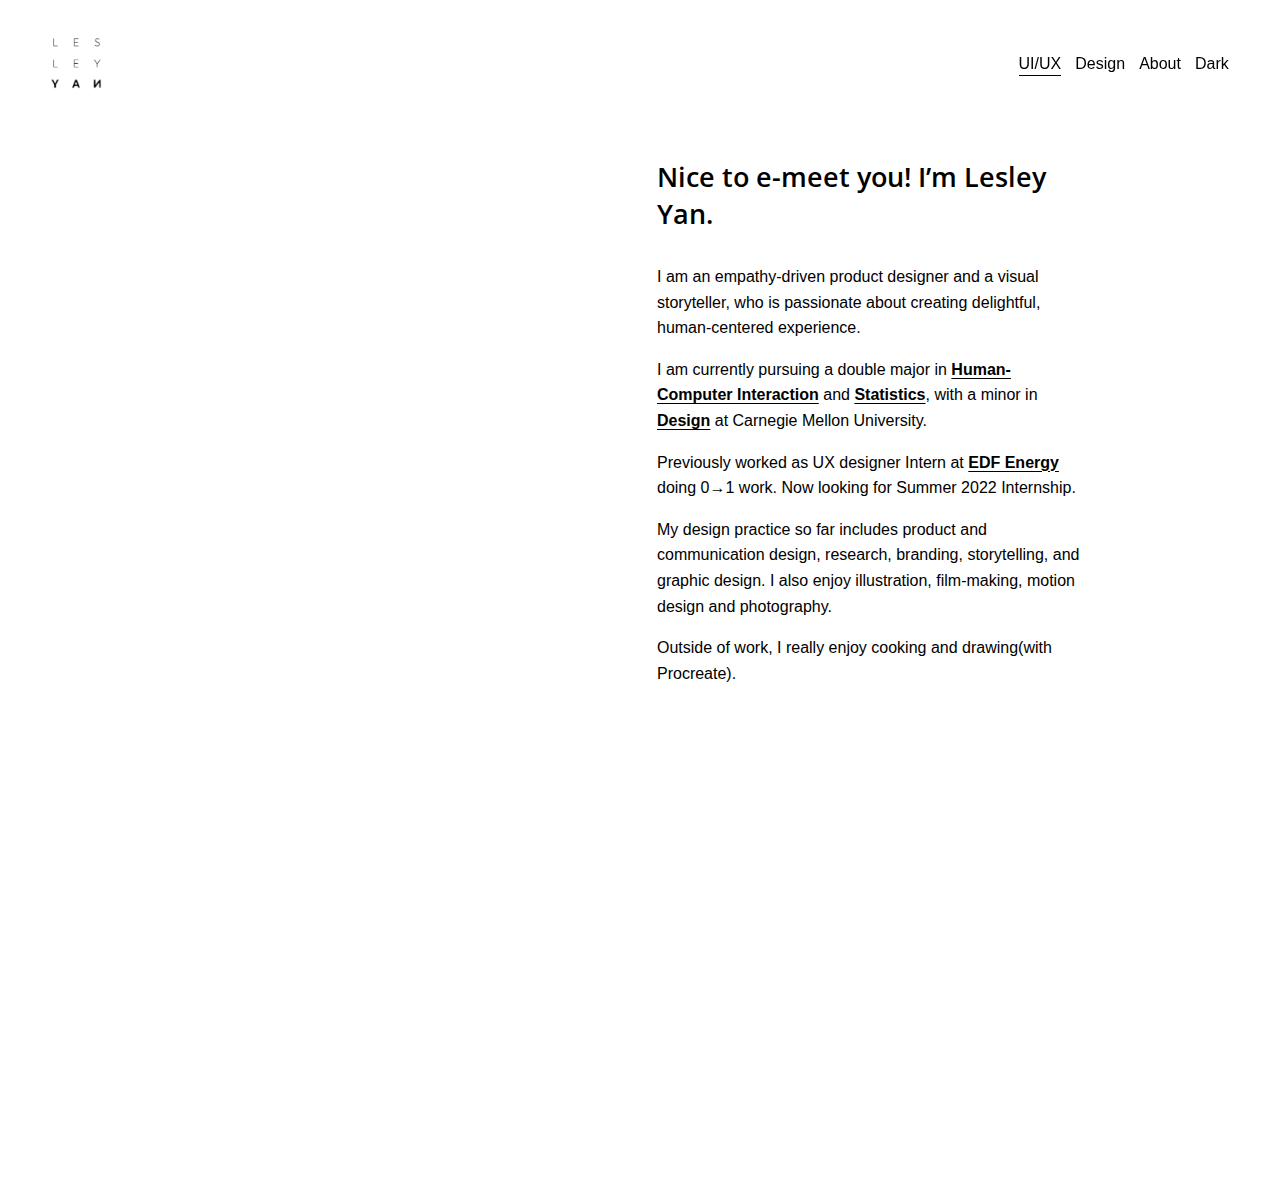
==== about.html @ fbe6fdce "sync" ====
<!DOCTYPE html>
<html lang="en">

<head>
    <meta charset="utf-8">
    <meta http-equiv="X-UA-Compatible" content="IE=edge,chrome=1">
    <meta name="viewport" content="width=device-width, initial-scale=1">
    <title>Lesley Yan</title>
    <link rel="shortcut icon" type="image/x-icon" href="favicon.ico">
    <meta name="description" content="">
    <link rel="stylesheet" type="text/css" href="css/about.css">
    <link href="https://fonts.googleapis.com/css?family=DM+Serif+Display|Open+Sans|Avenir" rel="stylesheet">
    <link rel="stylesheet" type="text/css" href="css/animate.min.css">
    <script src="js/jquery.min.js"></script>
    <script src="js/isScroll.js"></script>
    <script>
        $(document).ready(function () {
            isScroll.init('.sqs-layout');
            const top = $('.header-announcement-bar-wrapper').outerHeight()
            $('.header-menu-nav').css('padding-top', `${top}px`)
            $(window).resize(function () {
                const top = $('.header-announcement-bar-wrapper').outerHeight()
                $('.header-menu-nav').css('padding-top', `${top}px`)
            });
        });

    </script>
</head>

<body class="tweak-portfolio-grid-basic-width-full  tweak-portfolio-grid-basic-height-small" tabindex="-1">
    <div class="clearfix site-wrapper">
        <div class="floating-cart hidden">
            <a href="#" class="icon icon--stroke icon--cart sqs-custom-cart">
                <span class="Cart-inner">
                    <svg class="icon icon--cart" viewBox="0 0 31 24">
                        <g class="svg-icon cart-icon--odd">
                            <circle stroke-miterlimit="10" cx="22.5" cy="21.5" r="1"></circle>
                            <circle stroke-miterlimit="10" cx="9.5" cy="21.5" r="1"></circle>
                            <path fill="none" stroke-miterlimit="10" d="M0,1.5h5c0.6,0,1.1,0.4,1.1,1l1.7,13
      c0.1,0.5,0.6,1,1.1,1h15c0.5,0,1.2-0.4,1.4-0.9l3.3-8.1c0.2-0.5-0.1-0.9-0.6-0.9H12"></path>
                        </g>
                    </svg>
                    <div class="icon-cart-quantity">
                        <span class="sqs-cart-quantity">0</span>
                    </div>
                </span>
            </a>
        </div>

        <header class="header theme-col--primary" tabindex="-1">
            <div class="sqs-announcement-bar-dropzone"></div>

            <div class="header-announcement-bar-wrapper">
                <a href="#" tabindex="1" class="header-skip-link sqs-button-element--primary">
                    Skip to Content
                </a>
                <div class="header-border" style="border-width: 0px !important"></div>
                <div class="header-dropshadow" style=""></div>

                <div class="header-inner container--fluid header-mobile-layout-logo-left-nav-right header-layout-nav-right"
                    style="padding: 0">
                    <div class="header-background theme-bg--primary"></div>

                    <div class="header-display-desktop">
                        <div class="header-title-nav-wrapper">
                            <div class="header-title">
                                <div class="header-title-logo">
                                    <a href="index.html">
                                        <img src="img/logo.png" alt="Lesley Yan" />
                                    </a>
                                </div>
                            </div>
                            <div class="header-nav">
                                <div class="header-nav-wrapper">
                                    <nav class="header-nav-list">
                                        <div
                                            class="header-nav-item header-nav-item--collection header-nav-item--active header-nav-item--homepage">
                                            <a href="index.html">
                                                <span class="visually-hidden">Current Page:</span>

                                                UI/UX
                                            </a>
                                        </div>

                                        <div class="header-nav-item header-nav-item--collection">
                                            <a href="#">
                                                Design
                                            </a>
                                        </div>
                                        <div class="header-nav-item header-nav-item--collection">
                                            <a href="about.html">
                                                About
                                            </a>
                                        </div>
                                        <div class="header-nav-item header-nav-item--collection">
                                            <a href="javascript:void(0)" onclick="changeMode()">
                                                Dark
                                            </a>
                                        </div>
                                    </nav>
                                </div>
                            </div>
                        </div>

                        <div class="header-actions header-actions--right">
                            <div class="showOnMobile"></div>

                            <div class="showOnDesktop"></div>
                        </div>

                        <div class="header-burger menu-overlay-has-visible-non-navigation-items no-actions">
                            <button class="header-burger-btn burger">
                                <span hidden="" class="js-header-burger-open-title visually-hidden">Open Menu</span>
                                <span hidden="" class="js-header-burger-close-title visually-hidden">Close Menu</span>
                                <div class="burger-box">
                                    <div class="burger-inner header-menu-icon-doubleLineHamburger">
                                        <div class="top-bun"></div>
                                        <div class="patty"></div>
                                        <div class="bottom-bun"></div>
                                    </div>
                                </div>
                            </button>
                        </div>
                    </div>
                    <div class="header-display-mobile">
                        <div class="header-title-nav-wrapper">
                            <div class="header-title">
                                <div class="header-title-logo">
                                    <a href="#">
                                        <img src="img/logo.png" alt="Lesley Yan" />
                                    </a>
                                </div>
                            </div>

                            <div class="header-nav">
                                <div class="header-nav-wrapper">
                                    <nav class="header-nav-list">
                                        <div
                                            class="header-nav-item header-nav-item--collection header-nav-item--active header-nav-item--homepage">
                                            <a href="index.html">
                                                <span class="visually-hidden">Current Page:</span>

                                                UI/UX
                                            </a>
                                        </div>

                                        <div class="header-nav-item header-nav-item--collection">
                                            <a href="about.html">
                                                About
                                            </a>
                                        </div>
                                    </nav>
                                </div>
                            </div>
                        </div>

                        <div class="header-actions header-actions--right">
                            <div class="showOnMobile"></div>

                            <div class="showOnDesktop"></div>
                        </div>

                        <div class="header-burger menu-overlay-has-visible-non-navigation-items no-actions">
                            <button class="header-burger-btn burger" onclick="openMenu(this)">
                                <span hidden="" class="js-header-burger-open-title visually-hidden">Open Menu</span>
                                <span hidden="" class="js-header-burger-close-title visually-hidden">Close Menu</span>
                                <div class="burger-box">
                                    <div class="burger-inner header-menu-icon-doubleLineHamburger">
                                        <div class="top-bun"></div>
                                        <div class="patty"></div>
                                        <div class="bottom-bun"></div>
                                    </div>
                                </div>
                            </button>
                        </div>
                    </div>
                </div>
            </div>
            <div class="header-menu header-menu--folder-list">
                <div class="header-menu-bg theme-bg--primary"></div>
                <div class="header-menu-nav">
                    <nav class="header-menu-nav-list">
                        <div class="header-menu-nav-folder header-menu-nav-folder--active">
                            <div class="header-menu-nav-folder-content">
                                <div
                                    class="container header-menu-nav-item header-menu-nav-item--collection header-menu-nav-item--active header-menu-nav-item--homepage">
                                    <a href="index.html">
                                        <span class="visually-hidden">Current Page:</span>

                                        UI/UX
                                    </a>
                                </div>
                                <div class="container header-menu-nav-item header-menu-nav-item--collection">
                                    <a href="#"> Design </a>
                                </div>
                                <div class="container header-menu-nav-item header-menu-nav-item--collection">
                                    <a href="about.html"> About </a>
                                </div>
                            </div>

                            <div class="header-menu-actions"></div>
                        </div>
                    </nav>
                </div>
            </div>
        </header>
        <main class="container" role="main">
            <article class="sections">
                <section
                    class="page-section layout-engine-section background-width--full-bleed section-height--small content-width--medium horizontal-alignment--center vertical-alignment--middle">
                    <div class="section-background"></div>
                    <div class="content-wrapper" style="">
                        <div class="content">
                            <div class="sqs-layout sqs-grid-12 columns-12 animated" data-animation="fadeInUp">
                                <div class="row sqs-row">
                                    <div class="col sqs-col-5 span-5">
                                        <div class="sqs-block image-block sqs-block-image">
                                            <img class="thumb-image"
                                                src="https://images.squarespace-cdn.com/content/v1/61dd6950eb6a2c53c22fd38b/c2285ee9-0d48-4d17-ae4e-51bd873dcd55/IMG_2441.JPG?format=500w"
                                                alt="" />
                                        </div>
                                    </div>
                                    <div class="col sqs-col-7 span-7">
                                        <div class="row sqs-row">
                                            <div class="col sqs-col-1 span-1">
                                                <div class="sqs-block spacer-block sqs-block-spacer">
                                                    <div class="sqs-block-content">&nbsp;</div>
                                                </div>
                                            </div>
                                            <div class="col sqs-col-6 span-6">
                                                <div class="sqs-block html-block sqs-block-html">
                                                    <div class="sqs-block-content">
                                                        <h3 style="white-space: pre-wrap">
                                                            Nice to e-meet you! I’m Lesley Yan.
                                                        </h3>
                                                        <p class="" style="white-space: pre-wrap">
                                                            I am an empathy-driven product designer and a visual
                                                            storyteller, who is passionate about creating
                                                            delightful, human-centered experience.
                                                        </p>
                                                        <p class="" style="white-space: pre-wrap">
                                                            I am currently pursuing a double major in
                                                            <a href="https://www.hcii.cmu.edu"><strong>Human-Computer
                                                                    Interaction</strong></a>
                                                            and
                                                            <a
                                                                href="https://www.google.com/search?client=safari&amp;ei=yhrgYe2mBPSxytMPpNm5qAI&amp;gs_lcp=Cgdnd3Mtd2l6EAMyBQgAEIAEMgYIABAHEB4yCAgAEAgQBxAeOgcIABBHELADOgYIABANEB46CAgAEAgQDRAeSgQIQRgASgQIRhgAUNEDWLkFYIoIaAFwAngAgAFJiAHDAZIBATOYAQCgAQHIAQjAAQE&amp;oq=cmu%20statml&amp;q=cmu%20statml&amp;rls=en&amp;sclient=gws-wiz&amp;uact=5&amp;ved=0ahUKEwjts5eG3a71AhX0mHIEHaRsDiUQ4dUDCA0"><strong>Statistics</strong></a>,
                                                            with a minor in
                                                            <a href="https://design.cmu.edu"><strong>Design</strong></a>
                                                            at Carnegie Mellon University.
                                                        </p>
                                                        <p class="" style="white-space: pre-wrap">
                                                            Previously worked as UX designer Intern at
                                                            <a href="https://www.edfenergy.com"><strong>EDF
                                                                    Energy</strong></a>
                                                            doing 0→1 work. Now looking for Summer 2022
                                                            Internship.
                                                        </p>
                                                        <p class="" style="white-space: pre-wrap">
                                                            My design practice so far includes product and
                                                            communication design, research, branding,
                                                            storytelling, and graphic design. I also enjoy
                                                            illustration, film-making, motion design and
                                                            photography.
                                                        </p>
                                                        <p class="" style="white-space: pre-wrap">
                                                            Outside of work, I really enjoy cooking and
                                                            drawing(with Procreate).
                                                        </p>
                                                    </div>
                                                </div>
                                            </div>
                                        </div>
                                    </div>
                                </div>
                            </div>
                        </div>
                    </div>
                </section>
            </article>
        </main>

        <footer class="sections">
            <section
                class="page-section layout-engine-section background-width--full-bleed section-height--small content-width--narrow horizontal-alignment--left vertical-alignment--middle white">
                <div class="section-background"></div>
                <div class="content-wrapper" style="">
                    <div class="content">
                        <div class="sqs-layout sqs-grid-12 columns-12 empty"></div>
                    </div>
                </div>
            </section>
        </footer>
    </div>

    <svg xmlns="http://www.w3.org/2000/svg" version="1.1" style="display: none">
        <symbol viewBox="0 0 64 64">
            <path
                d="M46.91,25.816c-0.073-1.597-0.326-2.687-0.697-3.641c-0.383-0.986-0.896-1.823-1.73-2.657c-0.834-0.834-1.67-1.347-2.657-1.73c-0.954-0.371-2.045-0.624-3.641-0.697C36.585,17.017,36.074,17,32,17s-4.585,0.017-6.184,0.09c-1.597,0.073-2.687,0.326-3.641,0.697c-0.986,0.383-1.823,0.896-2.657,1.73c-0.834,0.834-1.347,1.67-1.73,2.657c-0.371,0.954-0.624,2.045-0.697,3.641C17.017,27.415,17,27.926,17,32c0,4.074,0.017,4.585,0.09,6.184c0.073,1.597,0.326,2.687,0.697,3.641c0.383,0.986,0.896,1.823,1.73,2.657c0.834,0.834,1.67,1.347,2.657,1.73c0.954,0.371,2.045,0.624,3.641,0.697C27.415,46.983,27.926,47,32,47s4.585-0.017,6.184-0.09c1.597-0.073,2.687-0.326,3.641-0.697c0.986-0.383,1.823-0.896,2.657-1.73c0.834-0.834,1.347-1.67,1.73-2.657c0.371-0.954,0.624-2.045,0.697-3.641C46.983,36.585,47,36.074,47,32S46.983,27.415,46.91,25.816z M44.21,38.061c-0.067,1.462-0.311,2.257-0.516,2.785c-0.272,0.7-0.597,1.2-1.122,1.725c-0.525,0.525-1.025,0.85-1.725,1.122c-0.529,0.205-1.323,0.45-2.785,0.516c-1.581,0.072-2.056,0.087-6.061,0.087s-4.48-0.015-6.061-0.087c-1.462-0.067-2.257-0.311-2.785-0.516c-0.7-0.272-1.2-0.597-1.725-1.122c-0.525-0.525-0.85-1.025-1.122-1.725c-0.205-0.529-0.45-1.323-0.516-2.785c-0.072-1.582-0.087-2.056-0.087-6.061s0.015-4.48,0.087-6.061c0.067-1.462,0.311-2.257,0.516-2.785c0.272-0.7,0.597-1.2,1.122-1.725c0.525-0.525,1.025-0.85,1.725-1.122c0.529-0.205,1.323-0.45,2.785-0.516c1.582-0.072,2.056-0.087,6.061-0.087s4.48,0.015,6.061,0.087c1.462,0.067,2.257,0.311,2.785,0.516c0.7,0.272,1.2,0.597,1.725,1.122c0.525,0.525,0.85,1.025,1.122,1.725c0.205,0.529,0.45,1.323,0.516,2.785c0.072,1.582,0.087,2.056,0.087,6.061S44.282,36.48,44.21,38.061z M32,24.297c-4.254,0-7.703,3.449-7.703,7.703c0,4.254,3.449,7.703,7.703,7.703c4.254,0,7.703-3.449,7.703-7.703C39.703,27.746,36.254,24.297,32,24.297z M32,37c-2.761,0-5-2.239-5-5c0-2.761,2.239-5,5-5s5,2.239,5,5C37,34.761,34.761,37,32,37z M40.007,22.193c-0.994,0-1.8,0.806-1.8,1.8c0,0.994,0.806,1.8,1.8,1.8c0.994,0,1.8-0.806,1.8-1.8C41.807,22.999,41.001,22.193,40.007,22.193z">
            </path>
        </symbol>
        <symbol viewBox="0 0 64 64">
            <path
                d="M43.693,23.153c-0.272-0.7-0.597-1.2-1.122-1.725c-0.525-0.525-1.025-0.85-1.725-1.122c-0.529-0.205-1.323-0.45-2.785-0.517c-1.582-0.072-2.056-0.087-6.061-0.087s-4.48,0.015-6.061,0.087c-1.462,0.067-2.257,0.311-2.785,0.517c-0.7,0.272-1.2,0.597-1.725,1.122c-0.525,0.525-0.85,1.025-1.122,1.725c-0.205,0.529-0.45,1.323-0.516,2.785c-0.072,1.582-0.087,2.056-0.087,6.061s0.015,4.48,0.087,6.061c0.067,1.462,0.311,2.257,0.516,2.785c0.272,0.7,0.597,1.2,1.122,1.725s1.025,0.85,1.725,1.122c0.529,0.205,1.323,0.45,2.785,0.516c1.581,0.072,2.056,0.087,6.061,0.087s4.48-0.015,6.061-0.087c1.462-0.067,2.257-0.311,2.785-0.516c0.7-0.272,1.2-0.597,1.725-1.122s0.85-1.025,1.122-1.725c0.205-0.529,0.45-1.323,0.516-2.785c0.072-1.582,0.087-2.056,0.087-6.061s-0.015-4.48-0.087-6.061C44.143,24.476,43.899,23.682,43.693,23.153z M32,39.703c-4.254,0-7.703-3.449-7.703-7.703s3.449-7.703,7.703-7.703s7.703,3.449,7.703,7.703S36.254,39.703,32,39.703z M40.007,25.793c-0.994,0-1.8-0.806-1.8-1.8c0-0.994,0.806-1.8,1.8-1.8c0.994,0,1.8,0.806,1.8,1.8C41.807,24.987,41.001,25.793,40.007,25.793z M0,0v64h64V0H0z M46.91,38.184c-0.073,1.597-0.326,2.687-0.697,3.641c-0.383,0.986-0.896,1.823-1.73,2.657c-0.834,0.834-1.67,1.347-2.657,1.73c-0.954,0.371-2.044,0.624-3.641,0.697C36.585,46.983,36.074,47,32,47s-4.585-0.017-6.184-0.09c-1.597-0.073-2.687-0.326-3.641-0.697c-0.986-0.383-1.823-0.896-2.657-1.73c-0.834-0.834-1.347-1.67-1.73-2.657c-0.371-0.954-0.624-2.044-0.697-3.641C17.017,36.585,17,36.074,17,32c0-4.074,0.017-4.585,0.09-6.185c0.073-1.597,0.326-2.687,0.697-3.641c0.383-0.986,0.896-1.823,1.73-2.657c0.834-0.834,1.67-1.347,2.657-1.73c0.954-0.371,2.045-0.624,3.641-0.697C27.415,17.017,27.926,17,32,17s4.585,0.017,6.184,0.09c1.597,0.073,2.687,0.326,3.641,0.697c0.986,0.383,1.823,0.896,2.657,1.73c0.834,0.834,1.347,1.67,1.73,2.657c0.371,0.954,0.624,2.044,0.697,3.641C46.983,27.415,47,27.926,47,32C47,36.074,46.983,36.585,46.91,38.184z M32,27c-2.761,0-5,2.239-5,5s2.239,5,5,5s5-2.239,5-5S34.761,27,32,27z">
            </path>
        </symbol>
        <symbol viewBox="0 0 64 64">
            <path
                d="M48,22.1c-1.2,0.5-2.4,0.9-3.8,1c1.4-0.8,2.4-2.1,2.9-3.6c-1.3,0.8-2.7,1.3-4.2,1.6 C41.7,19.8,40,19,38.2,19c-3.6,0-6.6,2.9-6.6,6.6c0,0.5,0.1,1,0.2,1.5c-5.5-0.3-10.3-2.9-13.5-6.9c-0.6,1-0.9,2.1-0.9,3.3 c0,2.3,1.2,4.3,2.9,5.5c-1.1,0-2.1-0.3-3-0.8c0,0,0,0.1,0,0.1c0,3.2,2.3,5.8,5.3,6.4c-0.6,0.1-1.1,0.2-1.7,0.2c-0.4,0-0.8,0-1.2-0.1 c0.8,2.6,3.3,4.5,6.1,4.6c-2.2,1.8-5.1,2.8-8.2,2.8c-0.5,0-1.1,0-1.6-0.1c2.9,1.9,6.4,2.9,10.1,2.9c12.1,0,18.7-10,18.7-18.7 c0-0.3,0-0.6,0-0.8C46,24.5,47.1,23.4,48,22.1z">
            </path>
        </symbol>
        <symbol viewBox="0 0 64 64">
            <path
                d="M0,0v64h64V0H0z M44.7,25.5c0,0.3,0,0.6,0,0.8C44.7,35,38.1,45,26.1,45c-3.7,0-7.2-1.1-10.1-2.9 c0.5,0.1,1,0.1,1.6,0.1c3.1,0,5.9-1,8.2-2.8c-2.9-0.1-5.3-2-6.1-4.6c0.4,0.1,0.8,0.1,1.2,0.1c0.6,0,1.2-0.1,1.7-0.2 c-3-0.6-5.3-3.3-5.3-6.4c0,0,0-0.1,0-0.1c0.9,0.5,1.9,0.8,3,0.8c-1.8-1.2-2.9-3.2-2.9-5.5c0-1.2,0.3-2.3,0.9-3.3 c3.2,4,8.1,6.6,13.5,6.9c-0.1-0.5-0.2-1-0.2-1.5c0-3.6,2.9-6.6,6.6-6.6c1.9,0,3.6,0.8,4.8,2.1c1.5-0.3,2.9-0.8,4.2-1.6 c-0.5,1.5-1.5,2.8-2.9,3.6c1.3-0.2,2.6-0.5,3.8-1C47.1,23.4,46,24.5,44.7,25.5z">
            </path>
        </symbol>
    </svg>
    <script>
        function openMenu(_this) {
            console.log(_this)
            $('body').toggleClass('header--menu-open')
            $(_this).toggleClass('burger--active')
        }
        var mode = localStorage.getItem('mode') ? localStorage.getItem('mode') : 'light'
        initMode(mode)
        function initMode(mode) {
            if (mode === 'light') {
                $('#mode').html('Dark')
                $('*').css('cssText', 'color:#000 !important;')
                $('.section-background').css('cssText', 'background: #fff !important')
            } else {
                $('#mode').html('Light')
                $('*').css('cssText', 'color:#fff !important;')
                $('.section-background').css('cssText', 'background: #000 !important')
            }
        }
        function changeMode() {
            if (mode === 'light') {
                mode = 'dark'
                $('#mode').html('Light')
                $('*').css('cssText', 'color:#fff !important;')
                $('.section-background').css('cssText', 'background: #000 !important')
            } else {
                mode = 'light'
                $('#mode').html('Dark')
                $('*').css('cssText', 'color:#000 !important;')
                $('.section-background').css('cssText', 'background: #fff !important')
            }
            localStorage.setItem('mode', mode)
        }
    </script>
</body>

</html>
---- css/about.css ----
article,
figure,
footer,
header,
main,
nav,
section {
    display: block
}

[hidden] {
    display: none
}

html {
    font-family: sans-serif;
    -ms-text-size-adjust: 100%;
    -webkit-text-size-adjust: 100%
}

body {
    margin: 0
}

a {
    background: transparent
}


a:active,
a:hover {
    outline: 0
}

strong {
    font-weight: bold
}

img {
    border: 0
}

svg:not(:root) {
    overflow: hidden
}

figure {
    margin: 0
}

button {
    font-family: inherit;
    font-size: 100%;
    margin: 0
}

button {
    line-height: normal
}

button {
    text-transform: none
}

button {
    -webkit-appearance: button;
    cursor: pointer
}

button::-moz-focus-inner {
    border: 0;
    padding: 0
}

/*! Squarespace LESS Compiler  (less.js language v1.3.3)  */

/*IE9_SPLIT_MARKER*/

/*IE9_SPLIT_MARKER*/

/*! Squarespace LESS Compiler  (less.js language v1.3.3)  */

.sqs-row {
    width: auto !important
}

.sqs-row:before,
.sqs-row:after {
    content: "";
    display: table
}

.sqs-row:after {
    clear: both
}

[class*=sqs-col] {
    float: left
}

[class*=sqs-col] .sqs-block {
    padding-left: 17px;
    padding-right: 17px
}

[class*=sqs-col]:last-child {
    padding-right: 0
}

.sqs-col-7 {
    width: 58.3333%
}

.sqs-col-7 .sqs-col-6 {
    width: 85.7143%
}

.sqs-col-7 .sqs-col-1 {
    width: 14.2857%
}

.sqs-col-6 {
    width: 50%
}

.sqs-col-5 {
    width: 41.6667%
}

.sqs-col-1 {
    width: 8.3333%
}

.sqs-layout>.sqs-row {
    margin-left: -17px;
    margin-right: -17px
}

.sqs-block {
    position: relative;
    height: auto;
    padding-top: 17px;
    padding-bottom: 17px
}

.sqs-block:not(.sqs-block-html):not(.sqs-block-markdown) {
    clear: both
}

.thumb-image {
    width: 100%;
}

@font-face {
    font-family: 'squarespace-ui-font';
    src: url('../fonts/squarespace-ui-font.eot');
    src: url('../fonts/squarespace-ui-font.eot#iefix') format('embedded-opentype'), url('../img/squarespace-ui-font.svg#squarespace-ui-font') format('svg'), url('../fonts/squarespace-ui-font.woff') format('woff'), url('../fonts/squarespace-ui-font.ttf') format('truetype');
    font-weight: normal;
    font-style: normal
}

@font-face {
    font-family: 'squarespace-ui-font';
    src: url('../fonts/squarespace-ui-font.eot');
    src: url('../fonts/squarespace-ui-font.eot#iefix') format('embedded-opentype'), url('../img/squarespace-ui-font.svg#squarespace-ui-font') format('svg'), url('../fonts/squarespace-ui-font.woff') format('woff'), url('../fonts/squarespace-ui-font.ttf') format('truetype');
    font-weight: normal;
    font-style: normal
}

.sqs-block-html {
    clear: none
}

.sqs-block-html .sqs-block-content {
    outline: none
}

.sqs-block-html .sqs-block-content *:not(h1):not(h2):not(h3) {
    word-wrap: break-word
}

.sqs-block-html .sqs-block-content>*:first-child {
    margin-top: 0
}

.sqs-block-html .sqs-block-content>*:last-child {
    margin-bottom: 0
}

/*! WARNING: block .less requested, but unable to resolve css from system cache: calendar */

/*! WARNING: block .less requested, but unable to resolve css from system cache: album */

.sqs-block-spacer .sqs-block-content {
    visibility: hidden
}

@font-face {
    font-family: 'social-icon-font';
    src: url('../fonts/social-icon-font.eot');
    src: url('../fonts/social-icon-font.eot#iefix') format('embedded-opentype'), url('../fonts/social-icon-font.woff') format('woff'), url('../fonts/social-icon-font.ttf') format('truetype'), url('../img/social-icon-font.svg#social-icon-font') format('svg');
    font-weight: normal;
    font-style: normal
}

.page-section>.content-wrapper {
    max-width: 1400px;
    margin: 0 auto;
    box-sizing: border-box
}

.page-section:not(.full-bleed-section)>.content-wrapper {
    padding-right: 4vw;
    padding-left: 4vw;
    margin: 0 auto;
    box-sizing: content-box
}

@media screen and (max-width: 767px) {
    .page-section:not(.full-bleed-section)>.content-wrapper {
        padding-right: 6vw;
        padding-left: 6vw;
        box-sizing: border-box
    }
}

html,
body {
    font-size: 16px
}

.site-wrapper {
    font-family: "proxima-nova", "Helvetica Neue", Helvetica, Arial, sans-serif;
    line-height: 1.8em;
    font-family: "Helvetica Neue", Arial, sans-serif;
    font-weight: 400;
    font-style: normal;
    letter-spacing: 0em;
    text-transform: none;
    line-height: 1.6em;
    font-size: 1rem;
    line-height: 1.6;
    -webkit-font-smoothing: antialiased
}

@media screen and (min-width:0) and (max-width:calc(1512px - 1px)) and (orientation:landscape) {

    .site-wrapper {
        font-size: calc((1 - 1) * 1.2vw + 1rem)
    }
}

@media screen and (min-width:0) and (max-width:calc(1512px - 1px)) and (orientation:portrait) {

    .site-wrapper {
        font-size: calc((1 - 1) * 1.2vh + 1rem)
    }
}

@media screen and (min-width:1512px) {

    .site-wrapper {
        font-size: calc(1 * 1rem)
    }
}

h3 {
    font-family: "proxima-nova", "Helvetica Neue", Helvetica, Arial, sans-serif;
    line-height: 1.2em;
    font-family: Open Sans;
    font-weight: 600;
    font-style: normal;
    letter-spacing: 0em;
    text-transform: none;
    line-height: 1.4em;
    font-size: 2rem
}

h3 {
    line-height: 1.3608
}

@media screen and (min-width:0) and (max-width:calc(1512px - 1px)) and (orientation:landscape) {
    h3 {
        font-size: calc((1.7 - 1) * 1.2vw + 1rem)
    }
}

@media screen and (min-width:0) and (max-width:calc(1512px - 1px)) and (orientation:portrait) {
    h3 {
        font-size: calc((1.7 - 1) * 1.2vh + 1rem)
    }
}

@media screen and (min-width:1512px) {
    h3 {
        font-size: calc(1.7 * 1rem)
    }
}

h3 {
    margin: 2rem 0
}

p {
    margin: 1rem 0
}

.header-nav-item {
    font-family: "proxima-nova", "Helvetica Neue", Helvetica, Arial, sans-serif;
    font-weight: 600;
    line-height: 1.2em;
    font-family: "Helvetica Neue", Arial, sans-serif;
    font-weight: 400;
    font-style: normal;
    letter-spacing: 0em;
    text-transform: none;
    line-height: 1.6em;
    font-size: 1rem
}

@media screen and (min-width:0) and (max-width:calc(1512px - 1px)) and (orientation:landscape) {

    .header-nav-item {
        font-size: calc((1 - 1) * 1.2vw + 1rem)
    }
}

@media screen and (min-width:0) and (max-width:calc(1512px - 1px)) and (orientation:portrait) {

    .header-nav-item {
        font-size: calc((1 - 1) * 1.2vh + 1rem)
    }
}

@media screen and (min-width:1512px) {

    .header-nav-item {
        font-size: calc(1 * 1rem)
    }
}

.header-menu-nav-item {
    font-family: "proxima-nova", "Helvetica Neue", Helvetica, Arial, sans-serif;
    font-weight: 600;
    line-height: 1.2em;
    font-family: "Helvetica Neue", Arial, sans-serif;
    font-weight: 400;
    font-style: normal;
    letter-spacing: 0em;
    text-transform: none;
    line-height: 1.6em;
    font-size: 1rem;
    line-height: 1
}

.header-menu {
    font-size: 1.2em
}

.header-menu-nav-item a {
    font-size: 8.5vmin
}

@media screen and (min-width: 576px) {
    .header-menu-nav-item a {
        font-size: 6.6vmin
    }
}

@media screen and (min-width: 768px) {
    .header-menu-nav-item a {
        font-size: 6vmin
    }
}

.sqs-block-html a {
    background-repeat: repeat-x;
    background-image: linear-gradient(to right, currentColor 100%, currentColor 0);
    background-size: 1px 1px;
    background-position: 0 100%;
    white-space: initial
}

@supports (text-decoration-thickness: 1px) and (text-underline-offset: 0.2em) {

    .sqs-block-html a {
        background-repeat: unset;
        background-image: unset;
        background-size: unset;
        background-position: unset;
        text-decoration-line: underline;
        text-decoration-style: solid;
        text-decoration-color: currentColor;
        text-decoration-thickness: 1px;
        text-underline-offset: .2em;
        text-decoration-skip: auto;
        text-decoration-skip-ink: auto
    }
}

@media screen and (max-width: 991px) {
    html {
        font-size: 16px
    }
}

.primary-button-style-outline .site-wrapper:not(.with-button-variants) .sqs-button-element--primary:not(:hover),
.primary-button-style-outline .site-wrapper:not(.with-button-variants) .sqs-button-element--secondary:not(:hover),
.primary-button-style-outline .site-wrapper:not(.with-button-variants) .sqs-button-element--tertiary:not(:hover),
.primary-button-style-outline .site-wrapper:not(.with-button-variants) .list-item .sqs-block-button-element.list-item-content__button.sqs-button-element--primary:not(:hover),
.primary-button-style-outline .site-wrapper:not(.with-button-variants) .list-item[data-is-card-enabled="true"] .list-item-content .sqs-block-button-element.list-item-content__button.sqs-button-element--primary:not(:hover),
.primary-button-style-outline .site-wrapper:not(.with-button-variants) .sqs-block-form .sqs-editable-button.sqs-button-element--primary:not(:hover),
.primary-button-style-outline .site-wrapper:not(.with-button-variants) .header-menu-cta .btn.sqs-button-element--primary:not(:hover),
.primary-button-style-outline .site-wrapper:not(.with-button-variants) .tock-block div#Tock_widget_container>div.TockWidgetWrapper .TockButton-blue.sqs-button-element--primary:not(:hover) {
    background: transparent
}

.primary-button-style-outline .site-wrapper:not(.with-button-variants) .newsletter-form-button.sqs-system-button.sqs-button-element--primary:not(:hover) {
    background: transparent !important
}

.primary-button-style-outline .site-wrapper:not(.with-button-variants)~.sqs-modal-lightbox .sqs-modal-lightbox-content .sqs-button-element--primary:not(:hover) {
    background: transparent
}

.primary-button-style-outline .sqs-button-element--primary:not(:hover),
.primary-button-style-outline .list-item .sqs-block-button-element.list-item-content__button.sqs-button-element--primary:not(:hover),
.primary-button-style-outline .list-item[data-is-card-enabled="true"] .sqs-block-button-element.list-item-content__button.sqs-button-element--primary:not(:hover),
.primary-button-style-outline .sqs-block-form .sqs-editable-button.sqs-button-element--primary:not(:hover),
.primary-button-style-outline .header-menu-cta .btn.sqs-button-element--primary:not(:hover),
.primary-button-style-outline .tock-block div#Tock_widget_container>div.TockWidgetWrapper .TockButton-blue.sqs-button-element--primary:not(:hover),
.primary-button-style-outline .sqs-modal-lightbox-content .sqs-button-element--primary:not(:hover) {
    background: transparent
}

.primary-button-style-outline .newsletter-form-button.sqs-system-button.sqs-button-element--primary:not(:hover) {
    background: transparent !important
}

.secondary-button-style-outline .with-button-variants .sqs-button-element--secondary:not(:hover),
.secondary-button-style-outline .with-button-variants .list-item .sqs-block-button-element.list-item-content__button.sqs-button-element--secondary:not(:hover),
.secondary-button-style-outline .with-button-variants .list-item[data-is-card-enabled="true"] .sqs-block-button-element.list-item-content__button.sqs-button-element--secondary:not(:hover),
.secondary-button-style-outline .with-button-variants .sqs-block-form .sqs-editable-button.sqs-button-element--secondary:not(:hover),
.secondary-button-style-outline .with-button-variants .header-menu-cta .btn.sqs-button-element--secondary:not(:hover),
.secondary-button-style-outline .with-button-variants .tock-block div#Tock_widget_container>div.TockWidgetWrapper .TockButton-blue.sqs-button-element--secondary:not(:hover),
.secondary-button-style-outline .with-button-variants .sqs-modal-lightbox-content .sqs-button-element--secondary:not(:hover) {
    background: transparent
}

.tertiary-button-style-outline .with-button-variants .sqs-button-element--tertiary:not(:hover),
.tertiary-button-style-outline .with-button-variants .list-item .sqs-block-button-element.list-item-content__button.sqs-button-element--tertiary:not(:hover),
.tertiary-button-style-outline .with-button-variants .list-item[data-is-card-enabled="true"] .sqs-block-button-element.list-item-content__button.sqs-button-element--tertiary:not(:hover),
.tertiary-button-style-outline .with-button-variants .sqs-block-form .sqs-editable-button.sqs-button-element--tertiary:not(:hover),
.tertiary-button-style-outline .with-button-variants .header-menu-cta .btn.sqs-button-element--tertiary:not(:hover),
.tertiary-button-style-outline .with-button-variants .tock-block div#Tock_widget_container>div.TockWidgetWrapper .TockButton-blue.sqs-button-element--tertiary:not(:hover),
.tertiary-button-style-outline .with-button-variants .sqs-modal-lightbox-content .sqs-button-element--tertiary:not(:hover) {
    background: transparent
}

.sqs-block-image .sqs-block-image-figure {
    margin: 0
}


.sqs-block-image .image-block-outer-wrapper:not(.image-block-v2) .image-block-wrapper img {
    position: absolute;
    width: 100%
}

.sqs-block-image .design-layout-inline .intrinsic {
    margin: 0 auto
}

/*! WARNING: Stylesheet from template.conf missing: mixins/blog-image.less */
a {
    cursor: pointer;
    color: inherit;
    text-decoration: none
}

.burger {
    position: relative;
    display: inline-block;
    cursor: pointer;
    background-color: transparent;
    border: none
}

.burger-box {
    position: relative;
    display: flex;
    align-items: center;
    justify-content: center;
    width: 35px;
    height: 35px
}

.burger-inner {
    width: 100%;
    height: 100%
}

.burger-inner .top-bun,
.burger-inner .patty,
.burger-inner .bottom-bun {
    position: absolute;
    display: block;
    top: 0;
    left: 0;
    bottom: 0;
    margin: auto;
    content: '';
    width: 100%;
    height: 1px;
    transition: transform 250ms cubic-bezier(.2, .6, .3, 1), width 250ms cubic-bezier(.2, .6, .3, 1);
    will-change: transform, width
}

.burger-inner.header-menu-icon-doubleLineHamburger .top-bun {
    transform: translatey(-5.5px)
}

.burger-inner.header-menu-icon-doubleLineHamburger .bottom-bun {
    transform: translatey(5.5px)
}

.burger-inner.header-menu-icon-doubleLineHamburger .patty {
    transform: scale(0)
}

.burger--active .burger-inner .top-bun {
    transform: translatex(3.5px) rotate(-135deg);
    width: 28px;
}

.burger--active .burger-inner .patty {
    transform: scale(0);
}

.burger--active .burger-inner .bottom-bun {
    transform: translatex(3.5px) rotate(135deg);
    width: 28px;
}


.icon {
    position: relative;
    display: block;
    width: 25px;
    height: 25px;
    box-sizing: content-box;
    line-height: 1
}

.icon--stroke svg {
    stroke-width: 1px;
    fill: transparent
}

.icon svg {
    width: 100%;
    height: 100%
}

.icon-cart-quantity {
    position: absolute;
    display: block;
    font-family: inherit;
    top: -1em;
    right: -1em;
    min-width: 1em;
    font-size: 10px;
    padding: .5em;
    text-align: right;
    line-height: 1em
}

body {
    word-wrap: break-word;
    overflow-wrap: break-word
}

@supports (--test-custom-property: true) {
    body {
        --sqs-site-gutter: 4vw;
        --sqs-site-max-width: 1400px
    }
}

a {
    color: inherit;
    text-decoration: none
}

:focus {
    outline-offset: 4px
}



.page-section {
    position: relative;
    display: flex;
    align-items: center;
    box-sizing: border-box
}

.page-section>.content-wrapper {
    width: 100%;
    box-sizing: content-box;
    position: relative
}

.page-section .content {
    width: 100%
}

.page-section>.content-wrapper {
    display: flex
}

@media screen and (min-width: 768px) {
    .page-section.content-width--narrow:not(.content-collection) .content {
        width: 50%
    }

    .page-section.content-width--medium:not(.content-collection) .content {
        width: 75%
    }
}

@media screen and (max-width: 767px) {
    .page-section .content {
        width: 100% !important
    }
}

.page-section.horizontal-alignment--left>.content-wrapper {
    justify-content: flex-start
}

.page-section.horizontal-alignment--center>.content-wrapper {
    justify-content: center
}

.page-section.section-height--small:not(.content-collection):not(.gallery-section):not(.user-items-list-section) {
    min-height: 33vh
}

.page-section.vertical-alignment--middle:not(.content-collection):not(.gallery-section):not(.user-items-list-section):not(.editmode-changing-rowcount) {
    align-items: center
}

.page-section.vertical-alignment--middle:not(.content-collection):not(.gallery-section):not(.user-items-list-section):not(.editmode-changing-rowcount).section-height--small>.content-wrapper {
    padding-top: 3.3vmax;
    padding-bottom: 3.3vmax
}

.section-background {
    overflow: hidden;
    pointer-events: none
}

.section-background {
    position: absolute;
    top: 0;
    right: 0;
    bottom: 0;
    left: 0
}

.image-block-wrapper:after {
    content: "";
    position: absolute;
    top: 0;
    right: 0;
    bottom: 0;
    left: 0
}

#page {
    z-index: 1
}

.floating-cart {
    position: fixed;
    bottom: 20px;
    right: 20px;
    z-index: 100;
    padding: 17px 17px 13px 13px;
    display: flex;
    justify-content: center;
    align-content: center
}

.floating-cart.hidden {
    display: none
}

.header {
    z-index: 10;
    position: absolute;
    top: 0;
    right: 0;
    left: 0;
    line-height: 1;
    -webkit-tap-highlight-color: rgba(0, 0, 0, 0);
    pointer-events: none
}

.header .sqs-announcement-bar-dropzone {
    position: relative;
    z-index: 3;
    pointer-events: auto
}

.header .header-announcement-bar-wrapper {
    position: relative;
    z-index: 2;
    width: 100%;
    box-sizing: border-box;
    padding-top: 3vw;
    padding-bottom: 3vw;
    padding-left: 4vw;
    padding-right: 4vw;
    pointer-events: auto
}

.header .header-announcement-bar-wrapper .header-border,
.header .header-announcement-bar-wrapper .header-dropshadow {
    width: 100%;
    height: 100%;
    box-sizing: border-box;
    position: absolute;
    top: 0;
    left: 0;
    pointer-events: none
}

@supports not ((-webkit-backdrop-filter: none) or (backdrop-filter: none)) {}

.header .header-announcement-bar-wrapper .header-border {
    z-index: 1
}

@media only screen and (pointer: coarse) and (max-width: 1024px),
screen and (max-width: 799px) {
    .header .header-announcement-bar-wrapper {
        padding: 6vw
    }
}

.header .header-nav-wrapper a {
    text-decoration: none;
    backface-visibility: hidden;
    padding: .1em 0
}

.header .header-skip-link {
    position: absolute;
    padding: 1em 1.5em;
    box-sizing: border-box;
    text-decoration: underline;
    z-index: 2;
    max-width: calc(100vw - 2.6em);
    top: 1.5em;
    left: -1000em
}

.header .header-skip-link:focus {
    left: 1.3em
}

.header-inner {
    position: relative;
    z-index: 1;
    display: flex;
    align-items: center;
    width: 100%;
    height: inherit
}

.header-background,
.header-background::after {
    position: absolute;
    top: 0;
    right: 0;
    bottom: 0;
    left: 0;
    transition: opacity 400ms cubic-bezier(.4, 0, .2, 1);
    will-change: opacity
}

.header-background::after {
    content: '';
    opacity: 0
}

@media only screen and (pointer: coarse) and (max-width: 1024px),
screen and (max-width: 799px) {
    .header-background::after {
        box-shadow: 0 0 10px rgba(0, 0, 0, .15);
        opacity: 0;
        transform: matrix(1, 0, 0, 1, 0, 0)
    }
}

.header-display-mobile {
    display: none;
    position: relative;
    width: 100%;
    box-sizing: border-box;
    justify-content: flex-start;
    align-items: center
}

@media only screen and (pointer: coarse) and (max-width: 1024px),
screen and (max-width: 799px) {
    .header-display-mobile {
        display: flex
    }
}

.header-display-mobile .showOnDesktop {
    display: flex
}

@media only screen and (pointer: coarse) and (max-width: 1024px),
screen and (max-width: 799px) {
    .header-display-mobile .showOnDesktop {
        display: none
    }
}

.header-display-desktop {
    position: relative;
    display: flex;
    width: 100%;
    box-sizing: border-box;
    justify-content: flex-start;
    align-items: center
}

@media only screen and (pointer: coarse) and (max-width: 1024px),
screen and (max-width: 799px) {
    .header-display-desktop {
        display: none
    }
}

.header-display-desktop .showOnMobile {
    display: none
}

@media only screen and (pointer: coarse) and (max-width: 1024px),
screen and (max-width: 799px) {
    .header-display-desktop .showOnMobile {
        display: flex
    }
}

.header-title-nav-wrapper {
    display: flex;
    flex-wrap: nowrap;
    flex: 1 0 67%;
    align-items: center
}

.header-title {
    flex-grow: 0;
    flex-shrink: 0;
    backface-visibility: hidden
}

@media only screen and (pointer: coarse) and (max-width: 1024px),
screen and (max-width: 799px) {
    .header-title {
        flex-grow: 1
    }
}

.header-title-logo {
    width: auto;
    font-size: 0
}

.header-title-logo a {
    display: inline-block;
    max-width: 100%;
    max-height: 50px
}

.header-title-logo img {
    width: auto;
    max-width: 100%;
    max-height: 50px
}

@media screen and (max-width: 767px) {
    .header-title-logo a {
        max-height: 30px
    }

    .header-title-logo img {
        max-height: 30px
    }
}

.header-burger {
    display: none;
    align-items: center;
    justify-content: center
}

@media only screen and (pointer: coarse) and (max-width: 1024px),
screen and (max-width: 799px) {
    .header-burger {
        display: flex
    }
}

.header-nav {
    flex-grow: 1;
    flex-shrink: 1
}

@media only screen and (pointer: coarse) and (max-width: 1024px),
screen and (max-width: 799px) {
    .header-nav {
        display: none
    }
}

.header-nav-list {
    display: inline-flex;
    flex-wrap: wrap
}

.header-nav-list>div {
    white-space: nowrap
}

.header-nav-item a {
    display: block
}

.header-actions {
    flex-grow: 0;
    flex-shrink: 1;
    display: inline-flex;
    align-items: center
}

.header-actions--right {
    justify-content: flex-end
}

@media only screen and (pointer: coarse) and (max-width: 1024px),
screen and (max-width: 799px) {
    .header-layout-nav-right .header-title {
        flex-grow: 1
    }
}

.header-layout-nav-right .header-nav {
    text-align: right;
    margin-left: auto;
    padding-left: 2.5vw
}

.header-layout-nav-right .header-nav-list {
    justify-content: flex-end
}

.header-layout-nav-right .header-nav-item:not(:first-child):not(.header-actions-action--cart) {
    margin-left: 1.1vw
}

.header-layout-nav-right .header-actions {
    margin-right: 0
}

@media only screen and (pointer: coarse) and (max-width: 1024px),
screen and (max-width: 799px) {
    .header .header-burger {
        margin-right: 0;
        align-items: flex-end;
        justify-content: flex-end;
        flex: 0 0 50px;
        width: 50px
    }

    .header .header-title-nav-wrapper {
        flex: 1 0 calc(100% - 50px)
    }

    .header .header-title-nav-wrapper .header-title {
        margin-right: 0;
        flex: 1 0 100%;
        text-align: left
    }

    .header .header-title-nav-wrapper .header-nav {
        display: none
    }

    .header .header-actions {
        display: none
    }

    .header .header-mobile-layout-logo-left-nav-right .header-display-mobile .header-burger {
        justify-content: flex-end
    }

    .header .header-mobile-layout-logo-left-nav-right .header-display-mobile .header-actions {
        justify-content: center
    }

    .header .header-mobile-layout-logo-left-nav-right .header-display-mobile .header-title {
        text-align: left
    }
}

main .page-section:first-child {
    padding-top: 100px
}

@media only screen and (pointer: coarse) and (max-width: 1024px),
screen and (max-width: 799px) {
    main .page-section:first-child {
        padding-top: 80.175px
    }
}

.header-menu {
    position: fixed;
    z-index: 1;
    display: flex;
    flex-direction: column;
    top: 0;
    right: 0;
    bottom: 0;
    left: 0;
    opacity: 0;
    visibility: hidden;
    will-change: opacity, visibility;
    user-select: none;
    text-align: center;
    pointer-events: auto
}

.header-menu a {
    opacity: 1
}

@media only screen and (pointer: coarse) and (max-width: 1024px),
screen and (max-width: 799px) {
    .header-menu {
        transition: visibility 600ms cubic-bezier(.4, 0, .2, 1), opacity 400ms cubic-bezier(.4, 0, .2, 1)
    }
}

.header-menu-bg {
    position: absolute;
    top: 0;
    right: 0;
    bottom: 0;
    left: 0
}

.header-menu-nav {
    position: relative;
    display: flex;
    flex-direction: column;
    flex-grow: 1;
    flex-shrink: 0
}

.header-menu-nav-list {
    position: relative;
    flex-grow: 1;
    width: 100%;
    transform: translatey(20px);
    transition: transform 600ms cubic-bezier(.4, 0, .2, 1)
}

.header-menu-nav-folder {
    position: absolute;
    display: flex;
    top: 0;
    left: 0;
    width: 100%;
    min-height: 100%;
    max-height: 100%;
    justify-content: flex-start;
    overflow-y: scroll;
    overflow-x: hidden;
    transform: translatex(100%);
    transition: transform 600ms cubic-bezier(.4, 0, .2, 1);
    -webkit-overflow-scrolling: touch;
    flex-direction: column
}

.header-menu-nav-folder-content {
    position: relative;
    display: flex;
    width: 100%;
    flex-grow: 1;
    flex-shrink: 0;
    justify-content: center;
    flex-direction: column
}

.header-menu-nav-folder--active {
    transform: translatex(0);
    will-change: transform
}

.header-menu-nav-item {
    position: relative;
    width: 100%;
    box-sizing: border-box;
    padding-left: 4vw;
    padding-right: 4vw
}

.header-menu-nav-item a {
    position: relative;
    display: block;
    margin: 3vw 5vw;
    transition: opacity 250ms cubic-bezier(.4, 0, .2, 1)
}

@media (hover:hover) {
    .header-menu-nav-item:hover a {
        opacity: .9
    }
}

.header-menu-actions {
    transform: translatey(100%);
    transition: transform 600ms cubic-bezier(.4, 0, .2, 1)
}

.header-menu-actions {
    display: flex;
    align-items: center;
    justify-content: center;
    margin: 0 20px;
    flex-grow: 0;
    flex-shrink: 1;
    margin-bottom: 6vw
}

.header-menu-actions:empty {
    display: none
}

body:not(.header--menu-open) .header-nav-item--active a {
    background-repeat: repeat-x;
    background-size: 1px 1px;
    background-position: 0 calc(100% - 0.1em)
}

@supports (object-fit: cover) {}

.visually-hidden {
    position: absolute !important;
    clip: rect(1px, 1px, 1px, 1px);
    padding: 0 !important;
    border: 0 !important;
    height: 1px !important;
    width: 1px !important;
    overflow: hidden
}

body {
    background-color: #fff;
    color: #000
}

.page-section {
    background-color: #fff
}

p a {
    color: #000
}

.sqs-block-image .image-block-wrapper:after {
    opacity: .1
}

.page-section {
    color: #000
}

:not(.has-background) .section-background {
    background-color: #fff
}

h3 {
    color: #000
}

.sqs-block-html a {
    color: #000
}



.floating-cart {
    background-color: #000;
    color: #fff
}

.floating-cart :focus {
    outline-color: #fff
}

.floating-cart .icon--stroke svg {
    stroke: #fff
}

body:not(.header--menu-open) .header-nav-wrapper a {
    color: #000
}

body:not(.header--menu-open) .header-nav-wrapper .header-nav-item--active a {
    color: #000
}

body:not(.header--menu-open) .burger-inner .top-bun,
body:not(.header--menu-open) .burger-inner .patty,
body:not(.header--menu-open) .burger-inner .bottom-bun {
    background-color: #000
}

body:not(.header--menu-open) .header-nav-item--active a {
    background-image: linear-gradient(to right, currentColor 100%, currentColor 0)
}

.site-wrapper .header-menu .header-menu-bg {
    background-color: #fff
}

.site-wrapper .header-menu .header-menu-nav a:not(.btn) {
    color: #000
}

.site-wrapper .header-menu .header-menu-nav .header-menu-nav-item--active a {
    color: #000
}

@media screen and (max-width: 767px) {
    .sqs-layout [class*=sqs-col] {
        float: none !important;
        width: auto !important
    }

    .sqs-layout .spacer-block {
        display: none
    }

    .sqs-layout .sqs-row .sqs-block:first-child {
        padding-top: 17px !important
    }

    .sqs-layout .sqs-row .sqs-block:last-child {
        padding-bottom: 17px !important
    }
}

/*! WARNING: Stylesheet from template.conf missing: blog-list-image.less */
/*! WARNING: Stylesheet from template.conf missing: blog-list-text.less */

/*! WARNING: Stylesheet from template.conf missing: product-grid-text-below.less */

_:-ms-fullscreen .preClip {
    opacity: 0;
    transition-property: opacity
}

_:-ms-fullscreen .clipIn:not([data-override-initial-global-animation]) {
    opacity: 1 !important
}

@supports not (clip-path: ellipse(0% 100% at 0 0)) {}

_:-ms-fullscreen .tweak-global-animations-animation-type-flex .image-button a::before,
_:-ms-fullscreen .tweak-global-animations-animation-type-flex .sqs-add-to-cart-button::before,
_:-ms-fullscreen .tweak-global-animations-animation-type-flex .sqs-editable-button:not(input)::before,
_:-ms-fullscreen .tweak-global-animations-animation-type-flex .sqs-block-button-element::before,
_:-ms-fullscreen .tweak-global-animations-animation-type-flex [data-animation-role="header-element"] .btn::before {
    clip-path: none;
    transition-property: opacity;
    opacity: 0
}

_:-ms-fullscreen .tweak-global-animations-animation-type-flex .image-button a:hover::before,
_:-ms-fullscreen .tweak-global-animations-animation-type-flex .sqs-add-to-cart-button:hover::before,
_:-ms-fullscreen .tweak-global-animations-animation-type-flex .sqs-editable-button:not(input):hover::before,
_:-ms-fullscreen .tweak-global-animations-animation-type-flex .sqs-block-button-element:hover::before,
_:-ms-fullscreen .tweak-global-animations-animation-type-flex [data-animation-role="header-element"] .btn:hover::before {
    opacity: 1
}

.video-player .plyr:fullscreen {
    background: #000;
    border-radius: 0 !important;
    height: 100%;
    margin: 0;
    width: 100%
}

.video-player .plyr:fullscreen video {
    height: 100%
}

.video-player .plyr:fullscreen .plyr__video-wrapper {
    height: 100%;
    position: static
}

.video-player .plyr:fullscreen.plyr--vimeo .plyr__video-wrapper {
    height: 0;
    position: relative
}

.video-player .plyr:fullscreen .plyr__control .icon--exit-fullscreen {
    display: block
}

.video-player .plyr:fullscreen .plyr__control .icon--exit-fullscreen+svg {
    display: none
}

.video-player .plyr:fullscreen.plyr--hide-controls {
    cursor: none
}

@media (min-width:1024px) {
    .video-player .plyr:fullscreen .plyr__captions {
        font-size: 21px
    }
}

@supports ((-webkit-backdrop-filter: none) or (backdrop-filter: none)) {}

@supports ((-webkit-backdrop-filter: none) or (backdrop-filter: none)) {}

@media only screen and (orientation:landscape) {
    .video-player .plyr--is-touch:fullscreen .plyr__menu {
        display: flex
    }
}

.video-player .plyr:not(.plyr--is-touch):fullscreen .plyr__menu {
    display: flex
}

@supports ((-webkit-backdrop-filter: none) or (backdrop-filter: none)) {}

@supports ((-webkit-backdrop-filter: none) or (backdrop-filter: none)) {}


body.header--menu-open .header .header-title-text a {
    color: #000
}

body.header--menu-open .header .header-burger .top-bun,
body.header--menu-open .header .header-burger .patty,
body.header--menu-open .header .header-burger .bottom-bun {
    background-color: #000
}

body.header--menu-open .header .header-nav-folder-content,
body.header--menu-open .header .language-picker-content {
    background-color: #fff
}

body.header--menu-open .header .header-nav-wrapper a {
    color: #000
}

body.header--menu-open .header .header-nav-wrapper .header-menu-nav-item--active a,
body.header--menu-open .header .header-nav-wrapper .header-nav-item--active a {
    color: #000
}

body.header--menu-open .header .user-accounts-text-link {
    color: #000
}

body.header--menu-open .header .cart-text-link {
    color: #000
}

body.header--menu-open .header .header-actions .icon--stroke svg {
    stroke: #000
}

body.header--menu-open .header .header-actions .icon--fill svg {
    fill: #000
}

body.header--menu-open .header .header-actions .icon-cart-quantity {
    color: #000
}


@media only screen and (pointer: coarse) and (max-width: 1024px),
screen and (max-width: 799px) {
    .header--menu-open .header-menu {
        opacity: 1;
        visibility: visible
    }
}
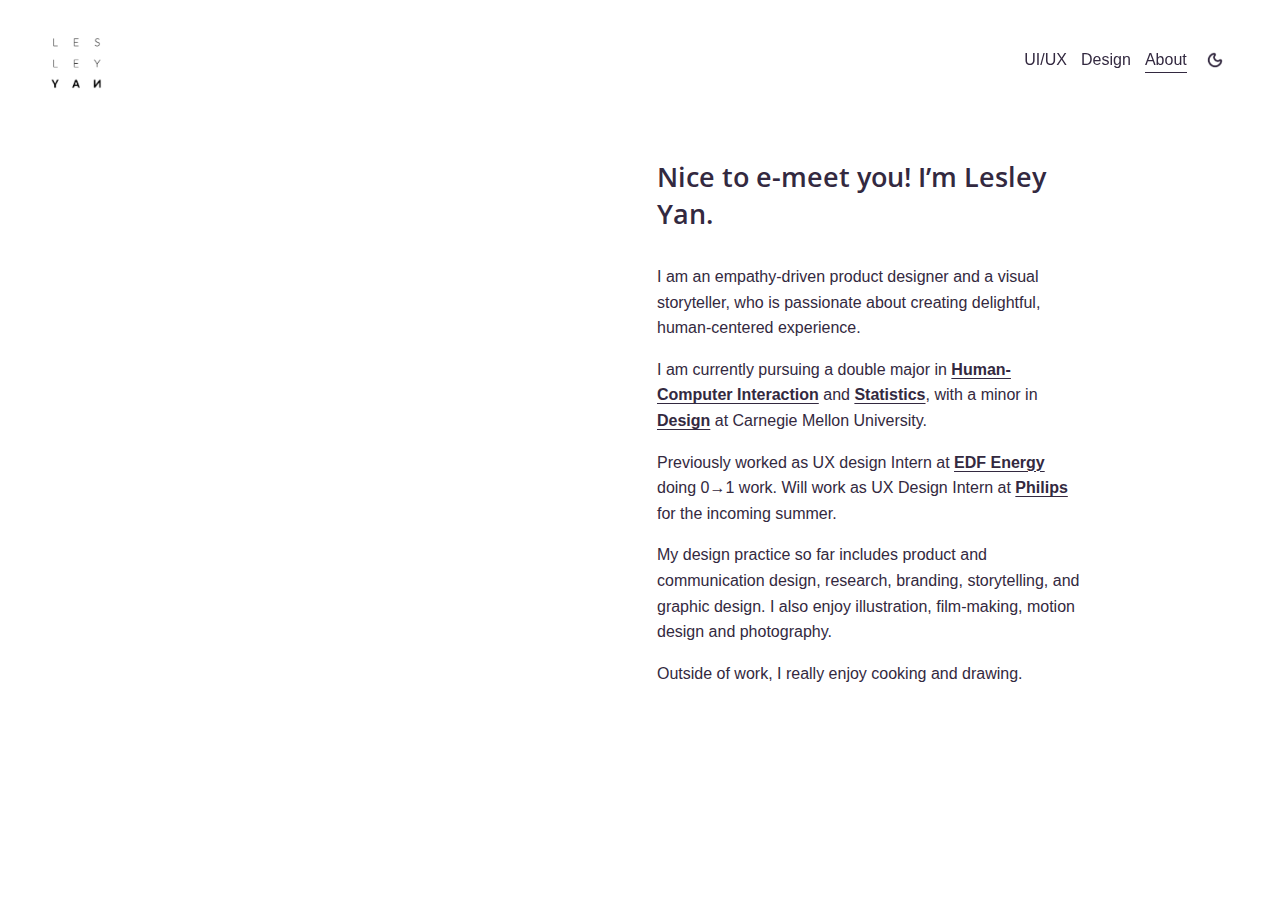
==== commit 38f33fd0: "sync" ====
--- a/about.html
+++ b/about.html
@@ -66,15 +66,14 @@
                             <div class="header-title">
                                 <div class="header-title-logo">
                                     <a href="index.html">
-                                        <img src="img/logo.png" alt="Lesley Yan" />
+                                        <img src="" class="logoImg" alt="Lesley Yan" />
                                     </a>
                                 </div>
                             </div>
                             <div class="header-nav">
                                 <div class="header-nav-wrapper">
                                     <nav class="header-nav-list">
-                                        <div
-                                            class="header-nav-item header-nav-item--collection header-nav-item--active header-nav-item--homepage">
+                                        <div class="header-nav-item header-nav-item--collection">
                                             <a href="index.html">
                                                 <span class="visually-hidden">Current Page:</span>
 
@@ -83,19 +82,24 @@
                                         </div>
 
                                         <div class="header-nav-item header-nav-item--collection">
-                                            <a href="#">
+                                            <a href="design.html">
                                                 Design
                                             </a>
                                         </div>
-                                        <div class="header-nav-item header-nav-item--collection">
+                                        <div
+                                            class="header-nav-item header-nav-item--collection header-nav-item--active">
                                             <a href="about.html">
                                                 About
                                             </a>
                                         </div>
                                         <div class="header-nav-item header-nav-item--collection">
-                                            <a href="javascript:void(0)" onclick="changeMode()">
-                                                Dark
-                                            </a>
+                                            <img onclick="changeMode()" src="" id="mode">
+                                            <style>
+                                                #mode {
+                                                    width: 28px;
+                                                    cursor: pointer;
+                                                }
+                                            </style>
                                         </div>
                                     </nav>
                                 </div>
@@ -127,7 +131,7 @@
                             <div class="header-title">
                                 <div class="header-title-logo">
                                     <a href="#">
-                                        <img src="img/logo.png" alt="Lesley Yan" />
+                                        <img src="" class="logoImg" alt="Lesley Yan" />
                                     </a>
                                 </div>
                             </div>
@@ -250,12 +254,12 @@
                                                             at Carnegie Mellon University.
                                                         </p>
                                                         <p class="" style="white-space: pre-wrap">
-                                                            Previously worked as UX designer Intern at
+                                                            Previously worked as UX design Intern at
                                                             <a href="https://www.edfenergy.com"><strong>EDF
                                                                     Energy</strong></a>
-                                                            doing 0→1 work. Now looking for Summer 2022
-                                                            Internship.
-                                                        </p>
+                                                            doing 0→1 work. Will work as UX Design Intern at
+                                                            <a href="https://www.usa.philips.com"><strong>Philips</strong></a>
+                                                        for the incoming summer.</p>
                                                         <p class="" style="white-space: pre-wrap">
                                                             My design practice so far includes product and
                                                             communication design, research, branding,
@@ -265,7 +269,7 @@
                                                         </p>
                                                         <p class="" style="white-space: pre-wrap">
                                                             Outside of work, I really enjoy cooking and
-                                                            drawing(with Procreate).
+                                                            drawing.
                                                         </p>
                                                     </div>
                                                 </div>
@@ -279,45 +283,9 @@
                 </section>
             </article>
         </main>
-
-        <footer class="sections">
-            <section
-                class="page-section layout-engine-section background-width--full-bleed section-height--small content-width--narrow horizontal-alignment--left vertical-alignment--middle white">
-                <div class="section-background"></div>
-                <div class="content-wrapper" style="">
-                    <div class="content">
-                        <div class="sqs-layout sqs-grid-12 columns-12 empty"></div>
-                    </div>
-                </div>
-            </section>
-        </footer>
     </div>
-
-    <svg xmlns="http://www.w3.org/2000/svg" version="1.1" style="display: none">
-        <symbol viewBox="0 0 64 64">
-            <path
-                d="M46.91,25.816c-0.073-1.597-0.326-2.687-0.697-3.641c-0.383-0.986-0.896-1.823-1.73-2.657c-0.834-0.834-1.67-1.347-2.657-1.73c-0.954-0.371-2.045-0.624-3.641-0.697C36.585,17.017,36.074,17,32,17s-4.585,0.017-6.184,0.09c-1.597,0.073-2.687,0.326-3.641,0.697c-0.986,0.383-1.823,0.896-2.657,1.73c-0.834,0.834-1.347,1.67-1.73,2.657c-0.371,0.954-0.624,2.045-0.697,3.641C17.017,27.415,17,27.926,17,32c0,4.074,0.017,4.585,0.09,6.184c0.073,1.597,0.326,2.687,0.697,3.641c0.383,0.986,0.896,1.823,1.73,2.657c0.834,0.834,1.67,1.347,2.657,1.73c0.954,0.371,2.045,0.624,3.641,0.697C27.415,46.983,27.926,47,32,47s4.585-0.017,6.184-0.09c1.597-0.073,2.687-0.326,3.641-0.697c0.986-0.383,1.823-0.896,2.657-1.73c0.834-0.834,1.347-1.67,1.73-2.657c0.371-0.954,0.624-2.045,0.697-3.641C46.983,36.585,47,36.074,47,32S46.983,27.415,46.91,25.816z M44.21,38.061c-0.067,1.462-0.311,2.257-0.516,2.785c-0.272,0.7-0.597,1.2-1.122,1.725c-0.525,0.525-1.025,0.85-1.725,1.122c-0.529,0.205-1.323,0.45-2.785,0.516c-1.581,0.072-2.056,0.087-6.061,0.087s-4.48-0.015-6.061-0.087c-1.462-0.067-2.257-0.311-2.785-0.516c-0.7-0.272-1.2-0.597-1.725-1.122c-0.525-0.525-0.85-1.025-1.122-1.725c-0.205-0.529-0.45-1.323-0.516-2.785c-0.072-1.582-0.087-2.056-0.087-6.061s0.015-4.48,0.087-6.061c0.067-1.462,0.311-2.257,0.516-2.785c0.272-0.7,0.597-1.2,1.122-1.725c0.525-0.525,1.025-0.85,1.725-1.122c0.529-0.205,1.323-0.45,2.785-0.516c1.582-0.072,2.056-0.087,6.061-0.087s4.48,0.015,6.061,0.087c1.462,0.067,2.257,0.311,2.785,0.516c0.7,0.272,1.2,0.597,1.725,1.122c0.525,0.525,0.85,1.025,1.122,1.725c0.205,0.529,0.45,1.323,0.516,2.785c0.072,1.582,0.087,2.056,0.087,6.061S44.282,36.48,44.21,38.061z M32,24.297c-4.254,0-7.703,3.449-7.703,7.703c0,4.254,3.449,7.703,7.703,7.703c4.254,0,7.703-3.449,7.703-7.703C39.703,27.746,36.254,24.297,32,24.297z M32,37c-2.761,0-5-2.239-5-5c0-2.761,2.239-5,5-5s5,2.239,5,5C37,34.761,34.761,37,32,37z M40.007,22.193c-0.994,0-1.8,0.806-1.8,1.8c0,0.994,0.806,1.8,1.8,1.8c0.994,0,1.8-0.806,1.8-1.8C41.807,22.999,41.001,22.193,40.007,22.193z">
-            </path>
-        </symbol>
-        <symbol viewBox="0 0 64 64">
-            <path
-                d="M43.693,23.153c-0.272-0.7-0.597-1.2-1.122-1.725c-0.525-0.525-1.025-0.85-1.725-1.122c-0.529-0.205-1.323-0.45-2.785-0.517c-1.582-0.072-2.056-0.087-6.061-0.087s-4.48,0.015-6.061,0.087c-1.462,0.067-2.257,0.311-2.785,0.517c-0.7,0.272-1.2,0.597-1.725,1.122c-0.525,0.525-0.85,1.025-1.122,1.725c-0.205,0.529-0.45,1.323-0.516,2.785c-0.072,1.582-0.087,2.056-0.087,6.061s0.015,4.48,0.087,6.061c0.067,1.462,0.311,2.257,0.516,2.785c0.272,0.7,0.597,1.2,1.122,1.725s1.025,0.85,1.725,1.122c0.529,0.205,1.323,0.45,2.785,0.516c1.581,0.072,2.056,0.087,6.061,0.087s4.48-0.015,6.061-0.087c1.462-0.067,2.257-0.311,2.785-0.516c0.7-0.272,1.2-0.597,1.725-1.122s0.85-1.025,1.122-1.725c0.205-0.529,0.45-1.323,0.516-2.785c0.072-1.582,0.087-2.056,0.087-6.061s-0.015-4.48-0.087-6.061C44.143,24.476,43.899,23.682,43.693,23.153z M32,39.703c-4.254,0-7.703-3.449-7.703-7.703s3.449-7.703,7.703-7.703s7.703,3.449,7.703,7.703S36.254,39.703,32,39.703z M40.007,25.793c-0.994,0-1.8-0.806-1.8-1.8c0-0.994,0.806-1.8,1.8-1.8c0.994,0,1.8,0.806,1.8,1.8C41.807,24.987,41.001,25.793,40.007,25.793z M0,0v64h64V0H0z M46.91,38.184c-0.073,1.597-0.326,2.687-0.697,3.641c-0.383,0.986-0.896,1.823-1.73,2.657c-0.834,0.834-1.67,1.347-2.657,1.73c-0.954,0.371-2.044,0.624-3.641,0.697C36.585,46.983,36.074,47,32,47s-4.585-0.017-6.184-0.09c-1.597-0.073-2.687-0.326-3.641-0.697c-0.986-0.383-1.823-0.896-2.657-1.73c-0.834-0.834-1.347-1.67-1.73-2.657c-0.371-0.954-0.624-2.044-0.697-3.641C17.017,36.585,17,36.074,17,32c0-4.074,0.017-4.585,0.09-6.185c0.073-1.597,0.326-2.687,0.697-3.641c0.383-0.986,0.896-1.823,1.73-2.657c0.834-0.834,1.67-1.347,2.657-1.73c0.954-0.371,2.045-0.624,3.641-0.697C27.415,17.017,27.926,17,32,17s4.585,0.017,6.184,0.09c1.597,0.073,2.687,0.326,3.641,0.697c0.986,0.383,1.823,0.896,2.657,1.73c0.834,0.834,1.347,1.67,1.73,2.657c0.371,0.954,0.624,2.044,0.697,3.641C46.983,27.415,47,27.926,47,32C47,36.074,46.983,36.585,46.91,38.184z M32,27c-2.761,0-5,2.239-5,5s2.239,5,5,5s5-2.239,5-5S34.761,27,32,27z">
-            </path>
-        </symbol>
-        <symbol viewBox="0 0 64 64">
-            <path
-                d="M48,22.1c-1.2,0.5-2.4,0.9-3.8,1c1.4-0.8,2.4-2.1,2.9-3.6c-1.3,0.8-2.7,1.3-4.2,1.6 C41.7,19.8,40,19,38.2,19c-3.6,0-6.6,2.9-6.6,6.6c0,0.5,0.1,1,0.2,1.5c-5.5-0.3-10.3-2.9-13.5-6.9c-0.6,1-0.9,2.1-0.9,3.3 c0,2.3,1.2,4.3,2.9,5.5c-1.1,0-2.1-0.3-3-0.8c0,0,0,0.1,0,0.1c0,3.2,2.3,5.8,5.3,6.4c-0.6,0.1-1.1,0.2-1.7,0.2c-0.4,0-0.8,0-1.2-0.1 c0.8,2.6,3.3,4.5,6.1,4.6c-2.2,1.8-5.1,2.8-8.2,2.8c-0.5,0-1.1,0-1.6-0.1c2.9,1.9,6.4,2.9,10.1,2.9c12.1,0,18.7-10,18.7-18.7 c0-0.3,0-0.6,0-0.8C46,24.5,47.1,23.4,48,22.1z">
-            </path>
-        </symbol>
-        <symbol viewBox="0 0 64 64">
-            <path
-                d="M0,0v64h64V0H0z M44.7,25.5c0,0.3,0,0.6,0,0.8C44.7,35,38.1,45,26.1,45c-3.7,0-7.2-1.1-10.1-2.9 c0.5,0.1,1,0.1,1.6,0.1c3.1,0,5.9-1,8.2-2.8c-2.9-0.1-5.3-2-6.1-4.6c0.4,0.1,0.8,0.1,1.2,0.1c0.6,0,1.2-0.1,1.7-0.2 c-3-0.6-5.3-3.3-5.3-6.4c0,0,0-0.1,0-0.1c0.9,0.5,1.9,0.8,3,0.8c-1.8-1.2-2.9-3.2-2.9-5.5c0-1.2,0.3-2.3,0.9-3.3 c3.2,4,8.1,6.6,13.5,6.9c-0.1-0.5-0.2-1-0.2-1.5c0-3.6,2.9-6.6,6.6-6.6c1.9,0,3.6,0.8,4.8,2.1c1.5-0.3,2.9-0.8,4.2-1.6 c-0.5,1.5-1.5,2.8-2.9,3.6c1.3-0.2,2.6-0.5,3.8-1C47.1,23.4,46,24.5,44.7,25.5z">
-            </path>
-        </symbol>
-    </svg>
     <script>
         function openMenu(_this) {
-            console.log(_this)
             $('body').toggleClass('header--menu-open')
             $(_this).toggleClass('burger--active')
         }
@@ -325,26 +293,31 @@
         initMode(mode)
         function initMode(mode) {
             if (mode === 'light') {
-                $('#mode').html('Dark')
-                $('*').css('cssText', 'color:#000 !important;')
+                $('#mode').attr('src', './img/dark_mode.png')
+                $('*').css('cssText', 'color:#332940 !important;')
                 $('.section-background').css('cssText', 'background: #fff !important')
+                $('.logoImg').attr('src', './img/logo.png')
             } else {
-                $('#mode').html('Light')
+                $('#mode').attr('src', './img/light_mode.png')
                 $('*').css('cssText', 'color:#fff !important;')
-                $('.section-background').css('cssText', 'background: #000 !important')
+                $('.section-background').css('cssText', 'background: #332940 !important')
+                $('.logoImg').attr('src', './img/logo_white.png')
             }
         }
         function changeMode() {
             if (mode === 'light') {
                 mode = 'dark'
-                $('#mode').html('Light')
+                $('#mode').attr('src', './img/light_mode.png')
                 $('*').css('cssText', 'color:#fff !important;')
-                $('.section-background').css('cssText', 'background: #000 !important')
+                $('.section-background').css('cssText', 'background: #332940 !important')
+                $('.logoImg').attr('src', './img/logo_white.png')
+
             } else {
                 mode = 'light'
-                $('#mode').html('Dark')
-                $('*').css('cssText', 'color:#000 !important;')
+                $('#mode').attr('src', './img/dark_mode.png')
+                $('*').css('cssText', 'color:#332940 !important;')
                 $('.section-background').css('cssText', 'background: #fff !important')
+                $('.logoImg').attr('src', './img/logo.png')
             }
             localStorage.setItem('mode', mode)
         }
--- a/css/about.css
+++ b/css/about.css
@@ -1,3 +1,7 @@
+* {
+    color: #332940 !important;
+}
+
 article,
 figure,
 footer,
@@ -1192,13 +1196,7 @@
     opacity: .1
 }
 
-.page-section {
-    color: #000
-}
-
-:not(.has-background) .section-background {
-    background-color: #fff
-}
+
 
 h3 {
     color: #000
